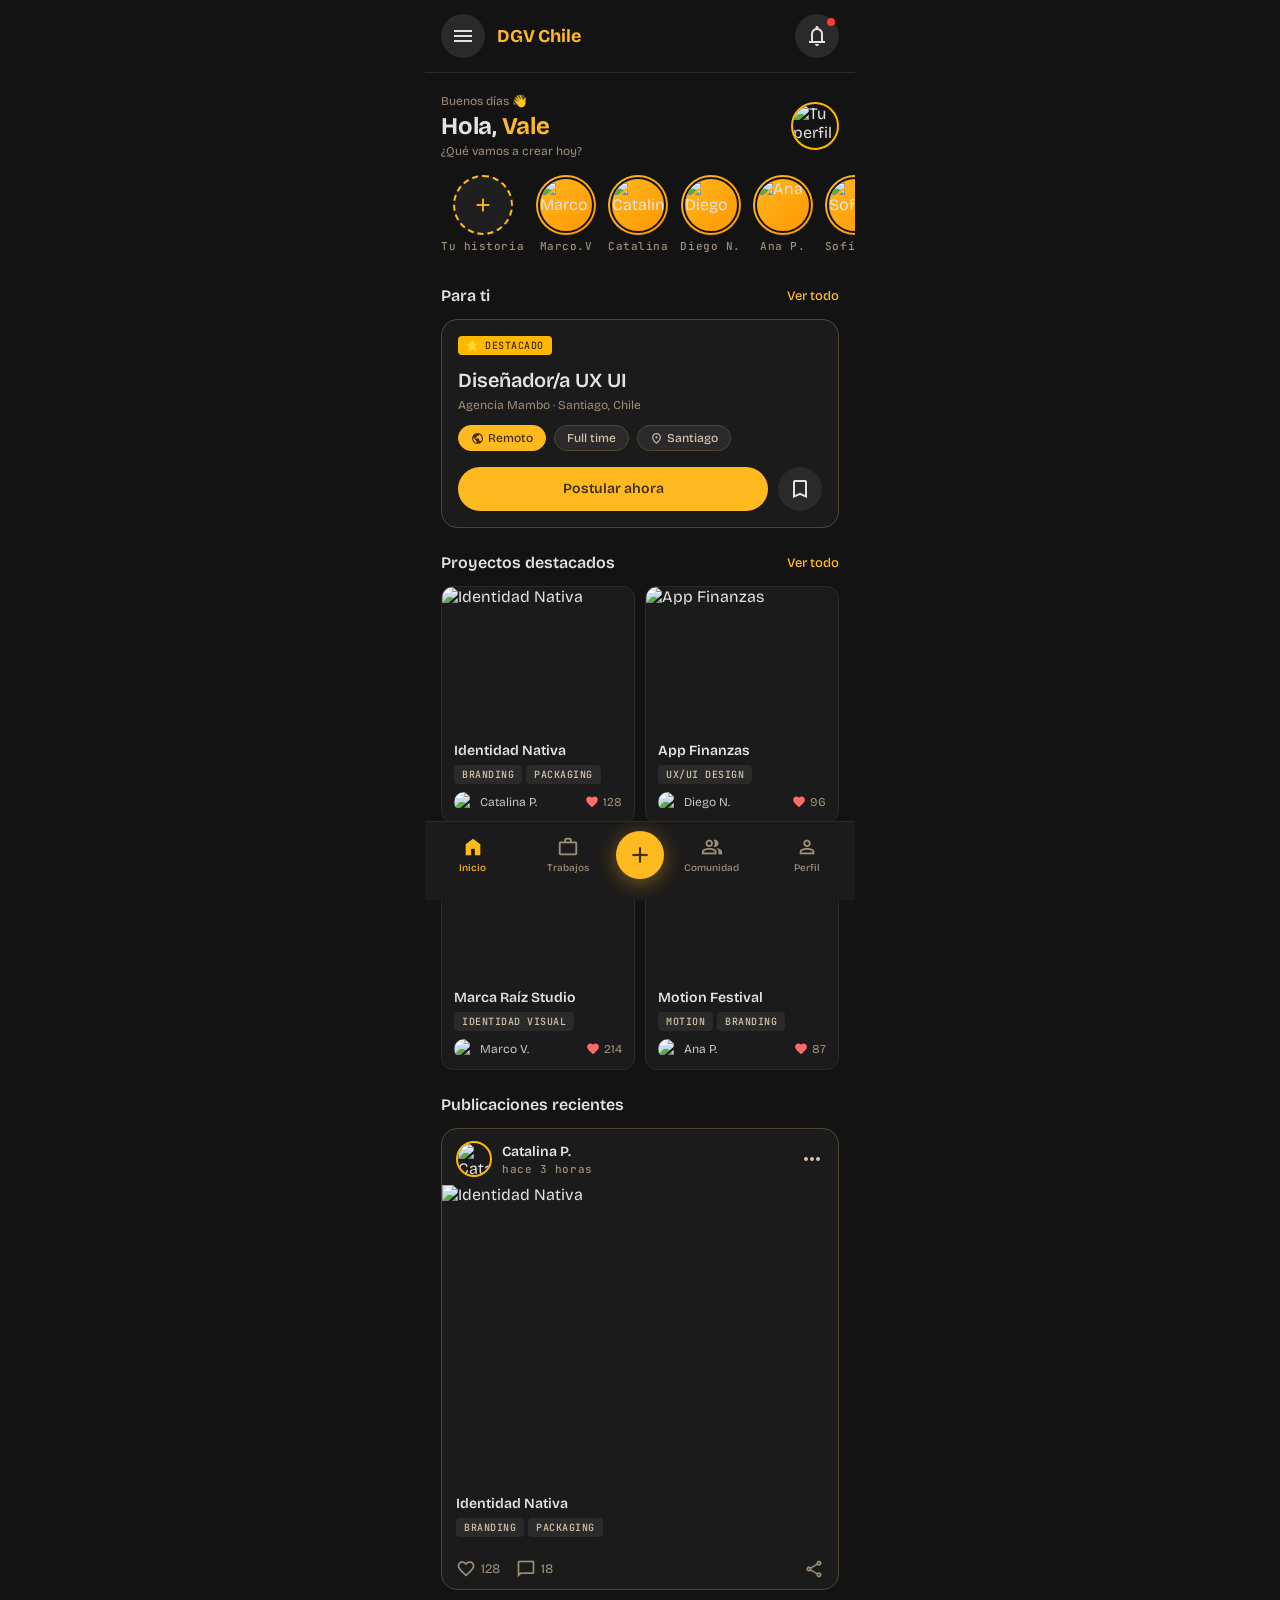
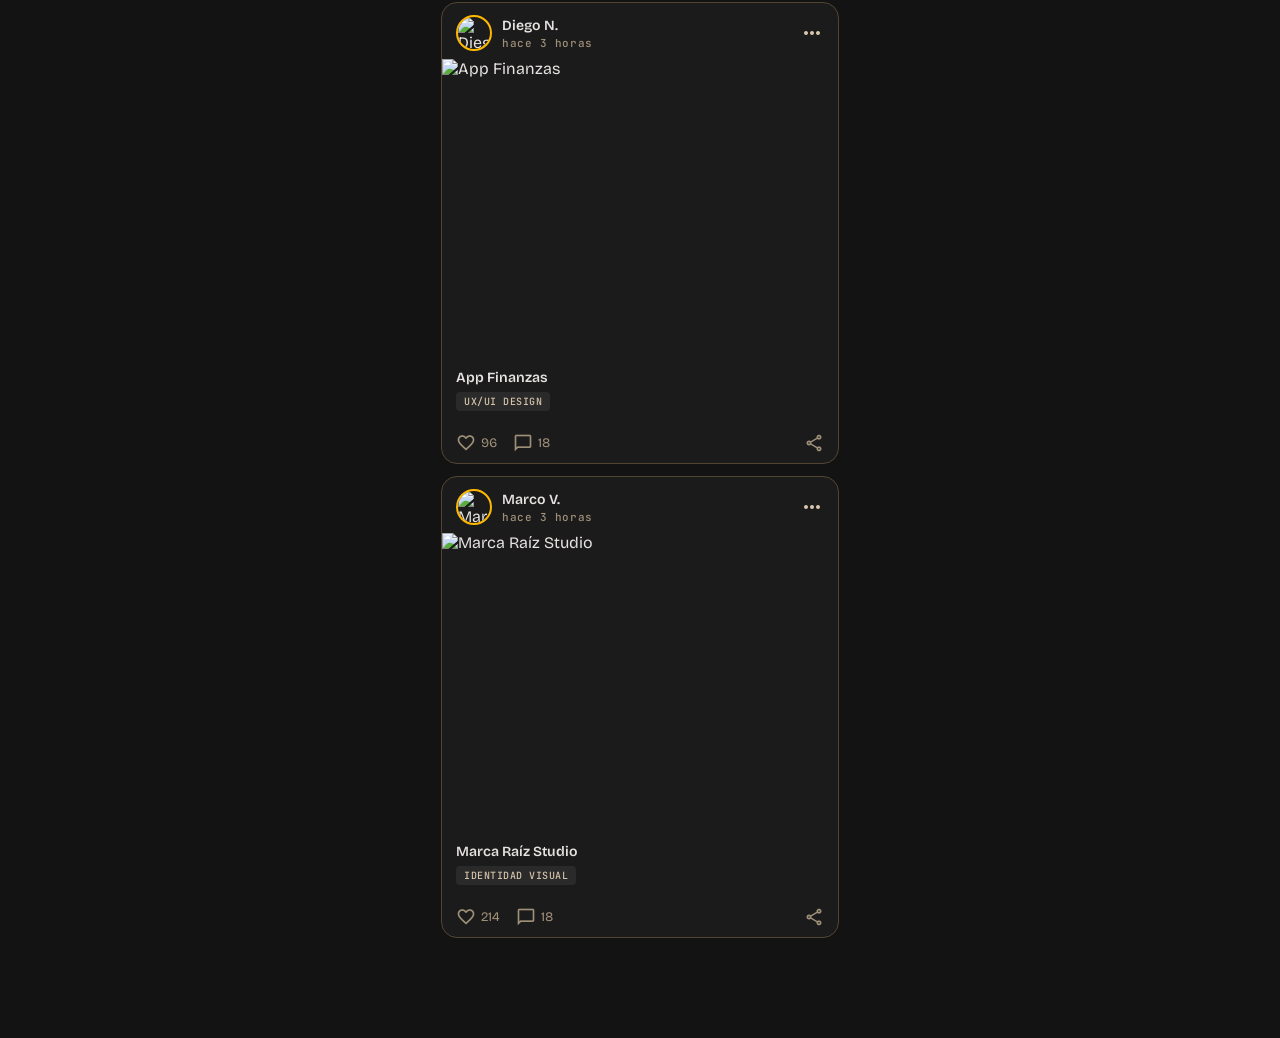
==== index.html @ 05e3053b "🚀 DGV Chile MVP — 9 pantallas mobile-first completas ✦ index.html       — Home con stories, feed y e" ====
<!DOCTYPE html>
<html lang="es" class="dark">
<head>
  <meta charset="UTF-8">
  <meta name="viewport" content="width=device-width, initial-scale=1.0, viewport-fit=cover">
  <title>DGV Chile — Inicio</title>
  <meta name="description" content="La comunidad donde el diseño conecta. Encuentra trabajo, comparte tu talento y aprende.">
  <meta name="theme-color" content="#131313">
  <link rel="manifest" href="manifest.json">
  <link rel="stylesheet" href="css/tokens.css">
  <link href="https://fonts.googleapis.com/css2?family=Material+Symbols+Outlined:opsz,wght,FILL,GRAD@20..48,100..700,0..1,-50..200" rel="stylesheet">
  <style>
    .stories-row { display:flex; gap:12px; overflow-x:auto; padding:4px 16px 8px; scrollbar-width:none; }
    .stories-row::-webkit-scrollbar { display:none; }
    .story-item { display:flex; flex-direction:column; align-items:center; gap:4px; flex-shrink:0; cursor:pointer; }
    .story-ring { width:60px; height:60px; border-radius:50%; padding:2px; background:linear-gradient(135deg,var(--color-primary),#ff9500); }
    .story-ring img { width:100%; height:100%; object-fit:cover; border-radius:50%; border:2px solid var(--color-background); }
    .story-add { width:60px; height:60px; border-radius:50%; background:var(--color-surface-container); border:2px dashed var(--color-primary); display:flex; align-items:center; justify-content:center; color:var(--color-primary); font-size:24px; }
    .section-header { display:flex; justify-content:space-between; align-items:center; padding:0 16px; margin-bottom:12px; }
    .see-all { font-size:13px; color:var(--color-primary); font-weight:500; }
    .featured-job { background:var(--color-surface-container-low); border:1px solid var(--color-outline-variant); border-radius:16px; padding:16px; margin:0 16px; }
    .projects-grid { display:grid; grid-template-columns:1fr 1fr; gap:10px; padding:0 16px; }
    .feed-post { background:var(--color-surface-container-low); border:1px solid var(--color-outline-variant); border-radius:16px; margin:0 16px 12px; overflow:hidden; }
    .feed-post-header { display:flex; align-items:center; gap:10px; padding:12px 14px 8px; }
    .feed-post-img { width:100%; aspect-ratio:4/3; object-fit:cover; }
    .feed-post-actions { display:flex; align-items:center; gap:16px; padding:10px 14px; }
    .action-btn { display:flex; align-items:center; gap:5px; color:var(--color-outline); font-size:13px; cursor:pointer; background:none; border:none; font-family:inherit; }
    .action-btn:hover { color:var(--color-on-surface); }
  </style>
</head>
<body>
  <!-- Header -->
  <header class="top-header">
    <button class="btn-icon" aria-label="Menú">
      <span class="material-symbols-outlined">menu</span>
    </button>
    <span class="top-header-title">DGV Chile</span>
    <div style="margin-left:auto;display:flex;gap:8px">
      <a href="notificaciones.html" class="btn-icon" style="position:relative" aria-label="Notificaciones">
        <span class="material-symbols-outlined">notifications</span>
        <span class="badge badge-red" style="position:absolute;top:4px;right:4px;width:8px;height:8px;padding:0;border-radius:50%"></span>
      </a>
    </div>
  </header>

  <main class="page">
    <!-- Saludo -->
    <section style="padding:20px 16px 12px">
      <div style="display:flex;align-items:center;justify-content:space-between">
        <div>
          <div class="text-body-sm text-muted">Buenos días 👋</div>
          <div class="text-headline" style="margin-top:2px">Hola, <span style="color:var(--color-primary)">Vale</span></div>
          <div class="text-body-sm text-muted" style="margin-top:2px">¿Qué vamos a crear hoy?</div>
        </div>
        <a href="perfil.html">
          <img src="https://api.dicebear.com/7.x/avataaars/svg?seed=vale&backgroundColor=b6e3f4&radius=50&size=48" 
               alt="Tu perfil" class="avatar avatar-md">
        </a>
      </div>
    </section>

    <!-- Stories -->
    <section style="margin-bottom:24px">
      <div class="stories-row">
        <div class="story-item">
          <div class="story-add">
            <span class="material-symbols-outlined" style="font-size:22px">add</span>
          </div>
          <span class="text-label text-muted">Tu historia</span>
        </div>
        <div class="story-item">
          <div class="story-ring">
            <img src="https://api.dicebear.com/7.x/avataaars/svg?seed=marco&backgroundColor=ffd5dc" alt="Marco">
          </div>
          <span class="text-label text-muted">Marco.V</span>
        </div>
        <div class="story-item">
          <div class="story-ring">
            <img src="https://api.dicebear.com/7.x/avataaars/svg?seed=catalina&backgroundColor=c0aede" alt="Catalina">
          </div>
          <span class="text-label text-muted">Catalina</span>
        </div>
        <div class="story-item">
          <div class="story-ring">
            <img src="https://api.dicebear.com/7.x/avataaars/svg?seed=diego&backgroundColor=b6e3f4" alt="Diego">
          </div>
          <span class="text-label text-muted">Diego N.</span>
        </div>
        <div class="story-item">
          <div class="story-ring">
            <img src="https://api.dicebear.com/7.x/avataaars/svg?seed=ana&backgroundColor=ffd5dc" alt="Ana">
          </div>
          <span class="text-label text-muted">Ana P.</span>
        </div>
        <div class="story-item">
          <div class="story-ring">
            <img src="https://api.dicebear.com/7.x/avataaars/svg?seed=sofia&backgroundColor=c0aede" alt="Sofía">
          </div>
          <span class="text-label text-muted">Sofía R.</span>
        </div>
      </div>
    </section>

    <!-- Para ti: empleo destacado -->
    <section style="margin-bottom:24px">
      <div class="section-header">
        <span class="text-title-md">Para ti</span>
        <a href="trabajos.html" class="see-all">Ver todo</a>
      </div>
      <div class="featured-job">
        <div style="display:flex;align-items:center;gap:8px;margin-bottom:12px">
          <span class="badge badge-gold">⭐ Destacado</span>
        </div>
        <div class="text-title-lg" style="margin-bottom:4px">Diseñador/a UX UI</div>
        <div class="text-body-sm text-muted" style="margin-bottom:12px">Agencia Mambo · Santiago, Chile</div>
        <div style="display:flex;gap:8px;flex-wrap:wrap;margin-bottom:16px">
          <span class="chip active" style="padding:5px 12px;font-size:12px">
            <span class="material-symbols-outlined" style="font-size:13px">public</span> Remoto
          </span>
          <span class="chip" style="padding:5px 12px;font-size:12px">Full time</span>
          <span class="chip" style="padding:5px 12px;font-size:12px">
            <span class="material-symbols-outlined" style="font-size:13px">location_on</span> Santiago
          </span>
        </div>
        <div style="display:flex;gap:10px">
          <a href="trabajos.html" class="btn btn-primary" style="flex:1;justify-content:center">Postular ahora</a>
          <button class="btn btn-secondary btn-icon" aria-label="Guardar" onclick="showToast('Guardado ✓')">
            <span class="material-symbols-outlined">bookmark_border</span>
          </button>
        </div>
      </div>
    </section>

    <!-- Proyectos destacados -->
    <section style="margin-bottom:24px">
      <div class="section-header">
        <span class="text-title-md">Proyectos destacados</span>
        <a href="comunidad.html" class="see-all">Ver todo</a>
      </div>
      <div class="projects-grid" id="projects-grid"></div>
    </section>

    <!-- Feed reciente -->
    <section style="margin-bottom:8px">
      <div class="section-header">
        <span class="text-title-md">Publicaciones recientes</span>
      </div>
      <div id="feed-posts"></div>
    </section>
  </main>

  <div id="bottom-nav" data-page="index"></div>
  <script src="js/app.js"></script>
  <script>
    // Renderizar proyectos
    const grid = document.getElementById('projects-grid');
    DATA.proyectos.slice(0,4).forEach(p => {
      const div = document.createElement('div');
      div.innerHTML = renderProjectCard(p);
      grid.appendChild(div.firstElementChild);
    });

    // Renderizar feed posts
    const feed = document.getElementById('feed-posts');
    DATA.proyectos.slice(0,3).forEach(p => {
      feed.innerHTML += `
      <div class="feed-post">
        <div class="feed-post-header">
          <img src="${avatarUrl(p.autor,36)}" class="avatar avatar-sm" alt="${p.autor}">
          <div style="flex:1">
            <div class="text-title-sm">${p.autor}</div>
            <div class="text-label text-muted">hace 3 horas</div>
          </div>
          <button class="btn-ghost" aria-label="Opciones"><span class="material-symbols-outlined">more_horiz</span></button>
        </div>
        <img src="${p.img}" alt="${p.titulo}" class="feed-post-img" loading="lazy">
        <div style="padding:12px 14px 4px">
          <div class="text-title-sm" style="margin-bottom:4px">${p.titulo}</div>
          <div style="display:flex;gap:4px;margin-bottom:8px">
            ${p.tags.map(t=>`<span class="badge badge-surface">${t}</span>`).join('')}
          </div>
        </div>
        <div class="feed-post-actions">
          <button class="action-btn" onclick="this.querySelector('span').classList.toggle('icon-filled');this.querySelector('span').style.color=this.querySelector('span').classList.contains('icon-filled')?'#ff6b6b':'';this.lastChild.textContent=' '+(parseInt(this.lastChild.textContent)+1)">
            <span class="material-symbols-outlined" style="font-size:20px">favorite</span> ${p.likes}
          </button>
          <button class="action-btn">
            <span class="material-symbols-outlined" style="font-size:20px">chat_bubble_outline</span> 18
          </button>
          <button class="action-btn" style="margin-left:auto" onclick="showToast('Enlace copiado','link')">
            <span class="material-symbols-outlined" style="font-size:20px">share</span>
          </button>
        </div>
      </div>`;
    });
  </script>
</body>
</html>
---- css/tokens.css ----
/* DGV Chile — Design Tokens (extraídos de los mockups originales) */
@import url('https://fonts.googleapis.com/css2?family=Bricolage+Grotesque:wght@400;500;600;700;800&family=JetBrains+Mono:wght@500&display=swap');

:root {
  /* Colores principales */
  --color-background:        #131313;
  --color-surface:           #131313;
  --color-surface-container-low:    #1c1b1b;
  --color-surface-container:       #201f1f;
  --color-surface-container-high:  #2a2a2a;
  --color-surface-container-highest: #353534;
  --color-surface-dim:       #0e0e0e;
  --color-surface-bright:    #393939;

  /* Dorado DGV */
  --color-primary:           #ffba20;
  --color-primary-container: #ffb800;
  --color-primary-fixed-dim: #ffba20;
  --color-on-primary:        #412d00;
  --color-on-primary-container: #6b4c00;

  /* Texto */
  --color-on-background:     #e5e2e1;
  --color-on-surface:        #e5e2e1;
  --color-on-surface-variant:#d5c4ab;
  --color-secondary:         #c6c6c7;
  --color-outline:           #9e8f78;
  --color-outline-variant:   #514532;

  /* Bordes */
  --border-brutalist:        1px solid #2a2a2a;

  /* Tipografía */
  --font-main: 'Bricolage Grotesque', sans-serif;
  --font-mono: 'JetBrains Mono', monospace;

  /* Radios */
  --radius-sm:   4px;
  --radius-md:   8px;
  --radius-lg:   14px;
  --radius-full: 999px;

  /* Espaciado */
  --space-xs:  4px;
  --space-sm:  8px;
  --space-md:  12px;
  --space-lg:  16px;
  --space-xl:  24px;
  --space-2xl: 32px;
  --space-3xl: 48px;
}

*, *::before, *::after { box-sizing: border-box; margin: 0; padding: 0; }

html { font-size: 16px; -webkit-text-size-adjust: 100%; }

body {
  font-family: var(--font-main);
  background: var(--color-background);
  color: var(--color-on-background);
  min-height: 100vh;
  max-width: 430px;
  margin: 0 auto;
  position: relative;
  overflow-x: hidden;
  -webkit-font-smoothing: antialiased;
}

a { color: inherit; text-decoration: none; }
button { font-family: var(--font-main); cursor: pointer; border: none; background: none; }
img { max-width: 100%; display: block; }
input, textarea { font-family: var(--font-main); }

/* ── Scrollbar ─────────────────────────────────── */
::-webkit-scrollbar { width: 4px; height: 4px; }
::-webkit-scrollbar-track { background: transparent; }
::-webkit-scrollbar-thumb { background: var(--color-outline-variant); border-radius: 4px; }

/* ── Utilidades tipográficas ───────────────────── */
.text-display   { font-size: 32px; line-height: 36px; letter-spacing: -0.02em; font-weight: 800; }
.text-headline  { font-size: 24px; line-height: 30px; letter-spacing: -0.01em; font-weight: 700; }
.text-title-lg  { font-size: 20px; line-height: 26px; font-weight: 600; }
.text-title-md  { font-size: 16px; line-height: 22px; font-weight: 600; }
.text-title-sm  { font-size: 14px; line-height: 20px; font-weight: 600; }
.text-body-lg   { font-size: 16px; line-height: 24px; font-weight: 400; }
.text-body-md   { font-size: 14px; line-height: 20px; font-weight: 400; }
.text-body-sm   { font-size: 12px; line-height: 16px; font-weight: 400; }
.text-label     { font-family: var(--font-mono); font-size: 11px; line-height: 14px; letter-spacing: 0.05em; font-weight: 500; }

.text-primary   { color: var(--color-primary); }
.text-secondary { color: var(--color-secondary); }
.text-muted     { color: var(--color-outline); }
.text-white     { color: #fff; }

/* ── Botones ───────────────────────────────────── */
.btn {
  display: inline-flex; align-items: center; justify-content: center; gap: var(--space-sm);
  padding: 10px 20px; border-radius: var(--radius-full);
  font-size: 14px; font-weight: 600; line-height: 1;
  transition: all 0.15s ease; cursor: pointer;
  white-space: nowrap; border: none;
}
.btn-primary   { background: var(--color-primary); color: var(--color-on-primary); }
.btn-primary:hover { background: #ffc93a; }
.btn-secondary { background: var(--color-surface-container-high); color: var(--color-on-surface); }
.btn-secondary:hover { background: var(--color-surface-bright); }
.btn-outline   { background: transparent; color: var(--color-primary); border: 1.5px solid var(--color-primary); }
.btn-ghost     { background: transparent; color: var(--color-on-surface-variant); }
.btn-sm        { padding: 7px 14px; font-size: 12px; }
.btn-icon      { padding: 10px; border-radius: var(--radius-full); background: var(--color-surface-container-high); color: var(--color-on-surface); }

/* ── Tarjetas ──────────────────────────────────── */
.card {
  background: var(--color-surface-container-low);
  border: var(--border-brutalist);
  border-radius: var(--radius-lg);
  overflow: hidden;
}

/* ── Chips / filtros ───────────────────────────── */
.chip {
  display: inline-flex; align-items: center; gap: 4px;
  padding: 6px 14px; border-radius: var(--radius-full);
  font-size: 13px; font-weight: 500;
  background: var(--color-surface-container-high);
  color: var(--color-on-surface-variant);
  border: 1px solid var(--color-outline-variant);
  cursor: pointer; transition: all 0.15s ease; white-space: nowrap;
}
.chip.active   { background: var(--color-primary); color: var(--color-on-primary); border-color: var(--color-primary); }
.chip:hover:not(.active) { border-color: var(--color-outline); }

/* ── Badge ─────────────────────────────────────── */
.badge {
  display: inline-flex; align-items: center;
  padding: 3px 8px; border-radius: var(--radius-sm);
  font-family: var(--font-mono); font-size: 10px; font-weight: 500;
  letter-spacing: 0.05em; text-transform: uppercase;
}
.badge-gold    { background: var(--color-primary-container); color: var(--color-on-primary); }
.badge-surface { background: var(--color-surface-container-high); color: var(--color-on-surface-variant); }
.badge-red     { background: #ff3b30; color: #fff; }
.badge-green   { background: #30d158; color: #000; }

/* ── Inputs ────────────────────────────────────── */
.input-field {
  width: 100%; padding: 12px 16px;
  background: var(--color-surface-container);
  border: 1px solid var(--color-outline-variant);
  border-radius: var(--radius-lg);
  color: var(--color-on-surface);
  font-size: 14px; outline: none;
  transition: border-color 0.15s ease;
}
.input-field::placeholder { color: var(--color-outline); }
.input-field:focus { border-color: var(--color-primary); }

.search-bar {
  width: 100%; padding: 11px 16px 11px 42px;
  background: var(--color-surface-container);
  border: 1px solid var(--color-outline-variant);
  border-radius: var(--radius-full);
  color: var(--color-on-surface); font-size: 14px; outline: none;
}
.search-bar::placeholder { color: var(--color-outline); }
.search-bar:focus { border-color: var(--color-primary); }
.search-wrapper { position: relative; }
.search-wrapper .search-icon {
  position: absolute; left: 14px; top: 50%; transform: translateY(-50%);
  color: var(--color-outline); font-size: 18px; pointer-events: none;
}

/* ── Bottom Nav ────────────────────────────────── */
.bottom-nav {
  position: fixed; bottom: 0; left: 50%; transform: translateX(-50%);
  width: 100%; max-width: 430px;
  background: var(--color-surface-container-low);
  border-top: var(--border-brutalist);
  display: flex; align-items: center; justify-content: space-around;
  padding: 8px 0 20px; z-index: 100;
}
.nav-item {
  display: flex; flex-direction: column; align-items: center; gap: 4px;
  flex: 1; padding: 6px 0;
  color: var(--color-outline); font-size: 10px; font-weight: 500;
  cursor: pointer; transition: color 0.15s; text-decoration: none;
}
.nav-item .nav-icon { font-size: 22px; }
.nav-item.active { color: var(--color-primary); }
.nav-fab {
  width: 48px; height: 48px; border-radius: var(--radius-full);
  background: var(--color-primary); color: var(--color-on-primary);
  display: flex; align-items: center; justify-content: center;
  font-size: 24px; flex-shrink: 0; box-shadow: 0 4px 20px rgba(255, 186, 32, 0.4);
  transition: transform 0.15s ease, box-shadow 0.15s ease;
}
.nav-fab:hover { transform: scale(1.07); box-shadow: 0 6px 28px rgba(255,186,32,.55); }

/* ── Top Header ────────────────────────────────── */
.top-header {
  position: sticky; top: 0; z-index: 50;
  background: var(--color-background);
  padding: 14px 16px;
  display: flex; align-items: center; gap: var(--space-md);
  border-bottom: var(--border-brutalist);
}
.top-header-title { font-size: 18px; font-weight: 700; color: var(--color-primary); letter-spacing: -0.01em; }

/* ── Avatar ────────────────────────────────────── */
.avatar {
  border-radius: var(--radius-full); object-fit: cover;
  border: 2px solid var(--color-primary-container);
}
.avatar-sm  { width: 36px; height: 36px; }
.avatar-md  { width: 48px; height: 48px; }
.avatar-lg  { width: 80px; height: 80px; }
.avatar-xl  { width: 96px; height: 96px; }

/* ── Divisor ───────────────────────────────────── */
.divider { border: none; border-top: var(--border-brutalist); margin: 0; }

/* ── Page container ────────────────────────────── */
.page { padding-bottom: 88px; }

/* ── Skeleton loader ───────────────────────────── */
.skeleton {
  background: linear-gradient(90deg, var(--color-surface-container) 25%, var(--color-surface-container-high) 50%, var(--color-surface-container) 75%);
  background-size: 200% 100%;
  animation: shimmer 1.5s infinite; border-radius: var(--radius-md);
}
@keyframes shimmer { 0% { background-position: -200% 0; } 100% { background-position: 200% 0; } }

/* ── Transiciones de página ────────────────────── */
.page-enter { animation: fadeSlideUp 0.25s ease forwards; }
@keyframes fadeSlideUp {
  from { opacity: 0; transform: translateY(12px); }
  to   { opacity: 1; transform: translateY(0); }
}

/* ── Iconos Material Symbols ───────────────────── */
.material-symbols-outlined {
  font-variation-settings: 'FILL' 0, 'wght' 400, 'GRAD' 0, 'opsz' 24;
  display: inline-block; vertical-align: middle; line-height: 1;
}
.icon-filled { font-variation-settings: 'FILL' 1, 'wght' 400, 'GRAD' 0, 'opsz' 24; }
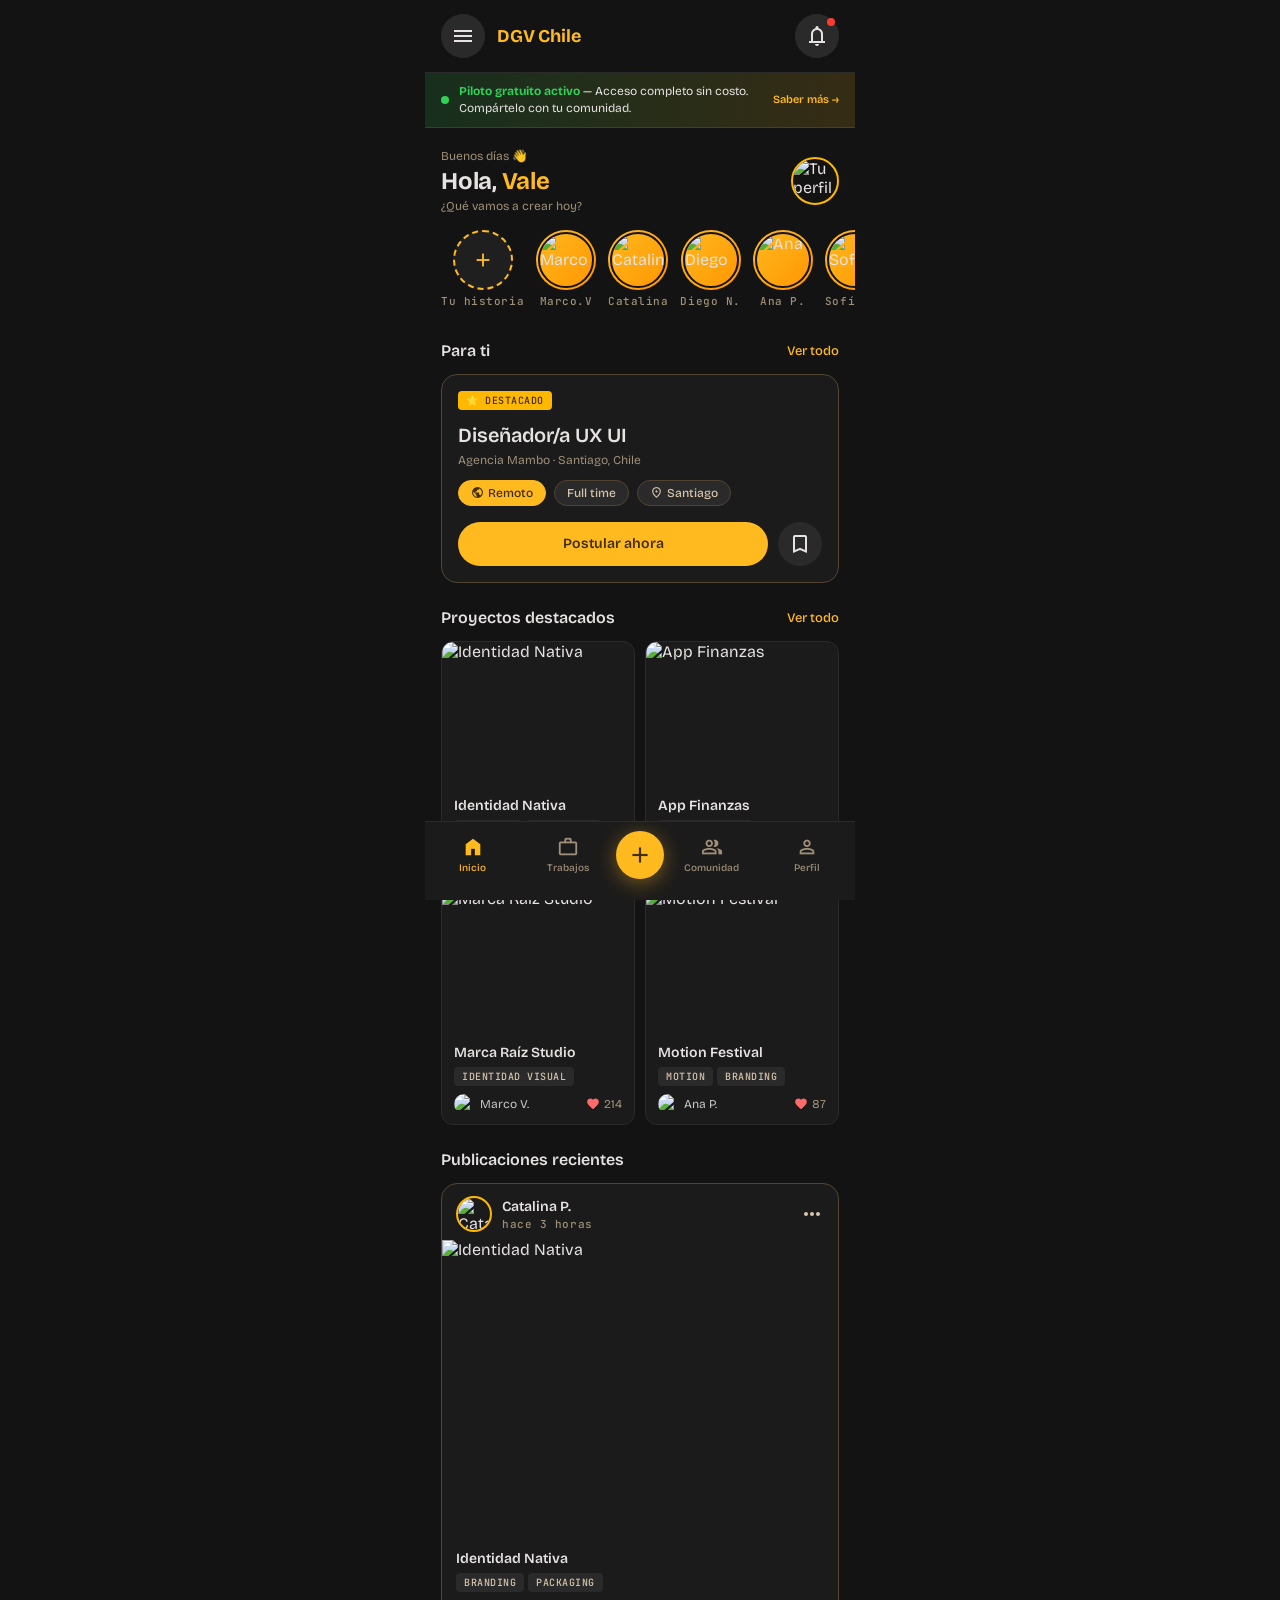
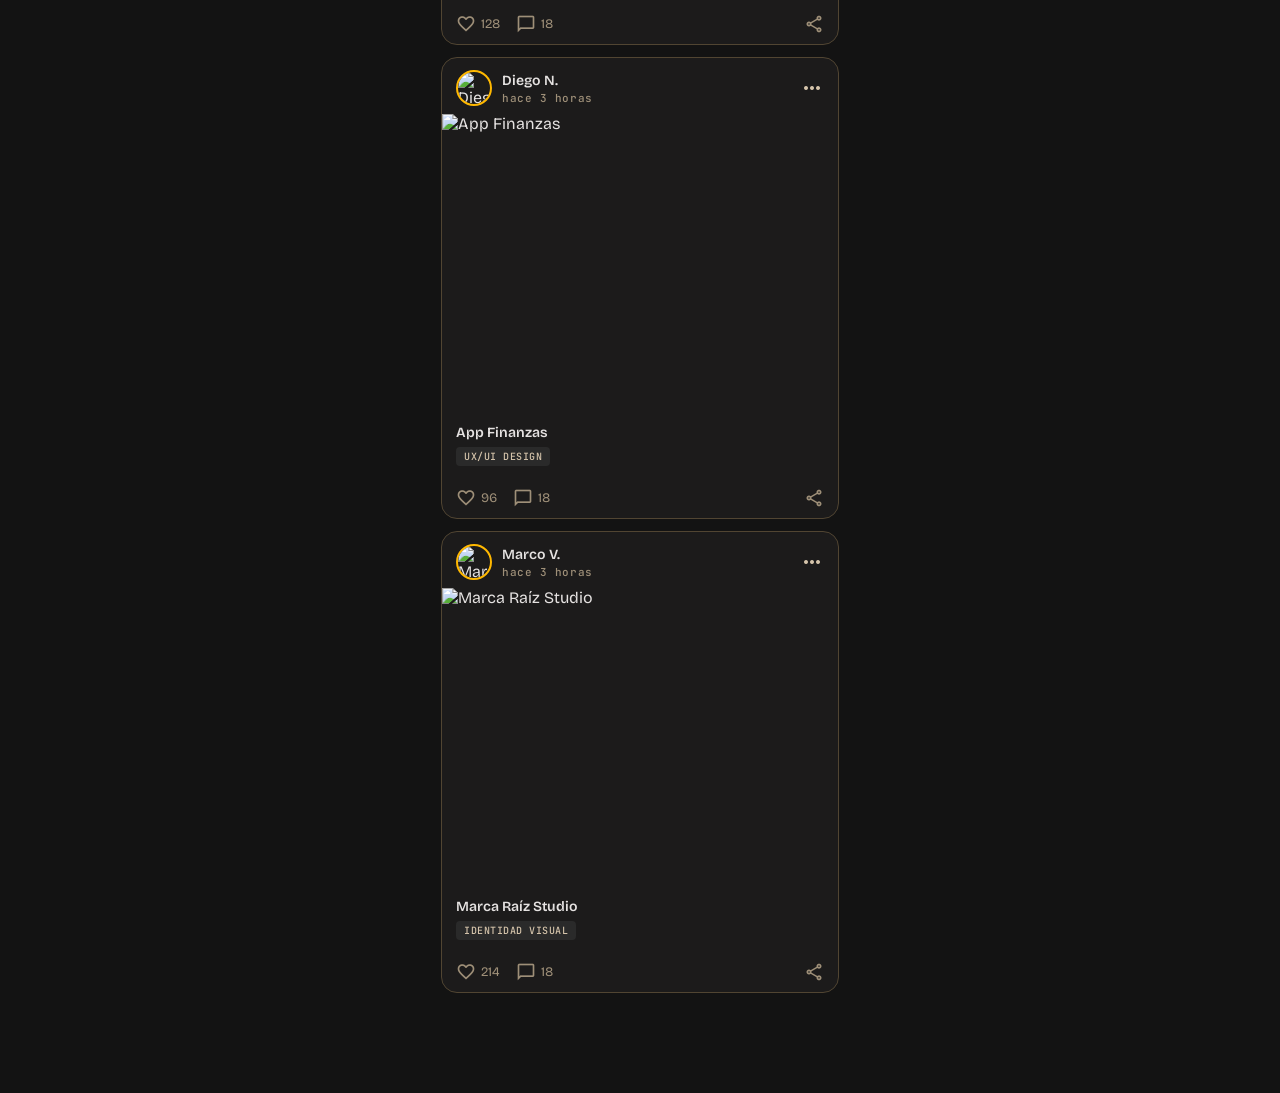
==== commit 37ff9223: "🟢 Modo piloto gratuito activado - planes.html: precio cambiado a Gratis · botón Flow desactivado - i" ====
--- a/index.html
+++ b/index.html
@@ -43,6 +43,13 @@
     </div>
   </header>
 
+  <!-- Banner Piloto -->
+  <div style="background:linear-gradient(90deg,rgba(48,209,88,.15),rgba(255,186,32,.15));border-bottom:1px solid rgba(48,209,88,.2);padding:10px 16px;display:flex;align-items:center;gap:10px;position:sticky;top:65px;z-index:40">
+    <span style="width:8px;height:8px;border-radius:50%;background:#30d158;flex-shrink:0;animation:pulse 1.5s infinite"></span>
+    <span style="font-size:12px;color:#e5e2e1;line-height:1.4;flex:1"><strong style="color:#30d158">Piloto gratuito activo</strong> — Acceso completo sin costo. Compártelo con tu comunidad.</span>
+    <a href="planes.html" style="font-size:11px;color:var(--color-primary);font-weight:600;white-space:nowrap">Saber más →</a>
+  </div>
+  <style>@keyframes pulse{0%,100%{opacity:1}50%{opacity:.4}}</style>
   <main class="page">
     <!-- Saludo -->
     <section style="padding:20px 16px 12px">
@@ -150,14 +157,43 @@
   </main>
 
   <div id="bottom-nav" data-page="index"></div>
+  <script src="js/supabase.js"></script>
   <script src="js/app.js"></script>
   <script>
-    // Renderizar proyectos
+    // Renderizar proyectos desde Supabase (con fallback a mock)
     const grid = document.getElementById('projects-grid');
-    DATA.proyectos.slice(0,4).forEach(p => {
-      const div = document.createElement('div');
-      div.innerHTML = renderProjectCard(p);
-      grid.appendChild(div.firstElementChild);
+    grid.innerHTML = skeletonCards(4,'150px');
+    API.getPortafolio(4).then(proyectos => {
+      grid.innerHTML = '';
+      proyectos.forEach(p => {
+        const autor = p.perfiles?.usuarios?.nombre || 'Diseñador';
+        const div = document.createElement('a');
+        div.href = `proyecto.html?id=${p.id}`;
+        div.className = 'card';
+        div.style.cssText = 'display:block;border-radius:12px;overflow:hidden;text-decoration:none';
+        div.innerHTML = `
+          <div style="aspect-ratio:4/3;overflow:hidden">
+            <img src="${p.imagen_url}" alt="${p.titulo}" style="width:100%;height:100%;object-fit:cover" loading="lazy">
+          </div>
+          <div style="padding:10px 12px">
+            <div class="text-title-sm" style="margin-bottom:4px">${p.titulo}</div>
+            <div style="display:flex;gap:4px;flex-wrap:wrap;margin-bottom:8px">
+              ${(p.tags||[]).slice(0,2).map(t=>`<span class="badge badge-surface" style="font-size:10px">${t}</span>`).join('')}
+            </div>
+            <div style="display:flex;align-items:center;justify-content:space-between">
+              <span class="text-body-sm text-muted">${autor}</span>
+              <span style="font-size:12px;color:var(--color-outline)">❤ ${p.likes_count||0}</span>
+            </div>
+          </div>`;
+        grid.appendChild(div);
+      });
+    }).catch(() => {
+      grid.innerHTML = '';
+      DATA.proyectos.slice(0,4).forEach(p => {
+        const div = document.createElement('div');
+        div.innerHTML = renderProjectCard(p);
+        grid.appendChild(div.firstElementChild);
+      });
     });
 
     // Renderizar feed posts
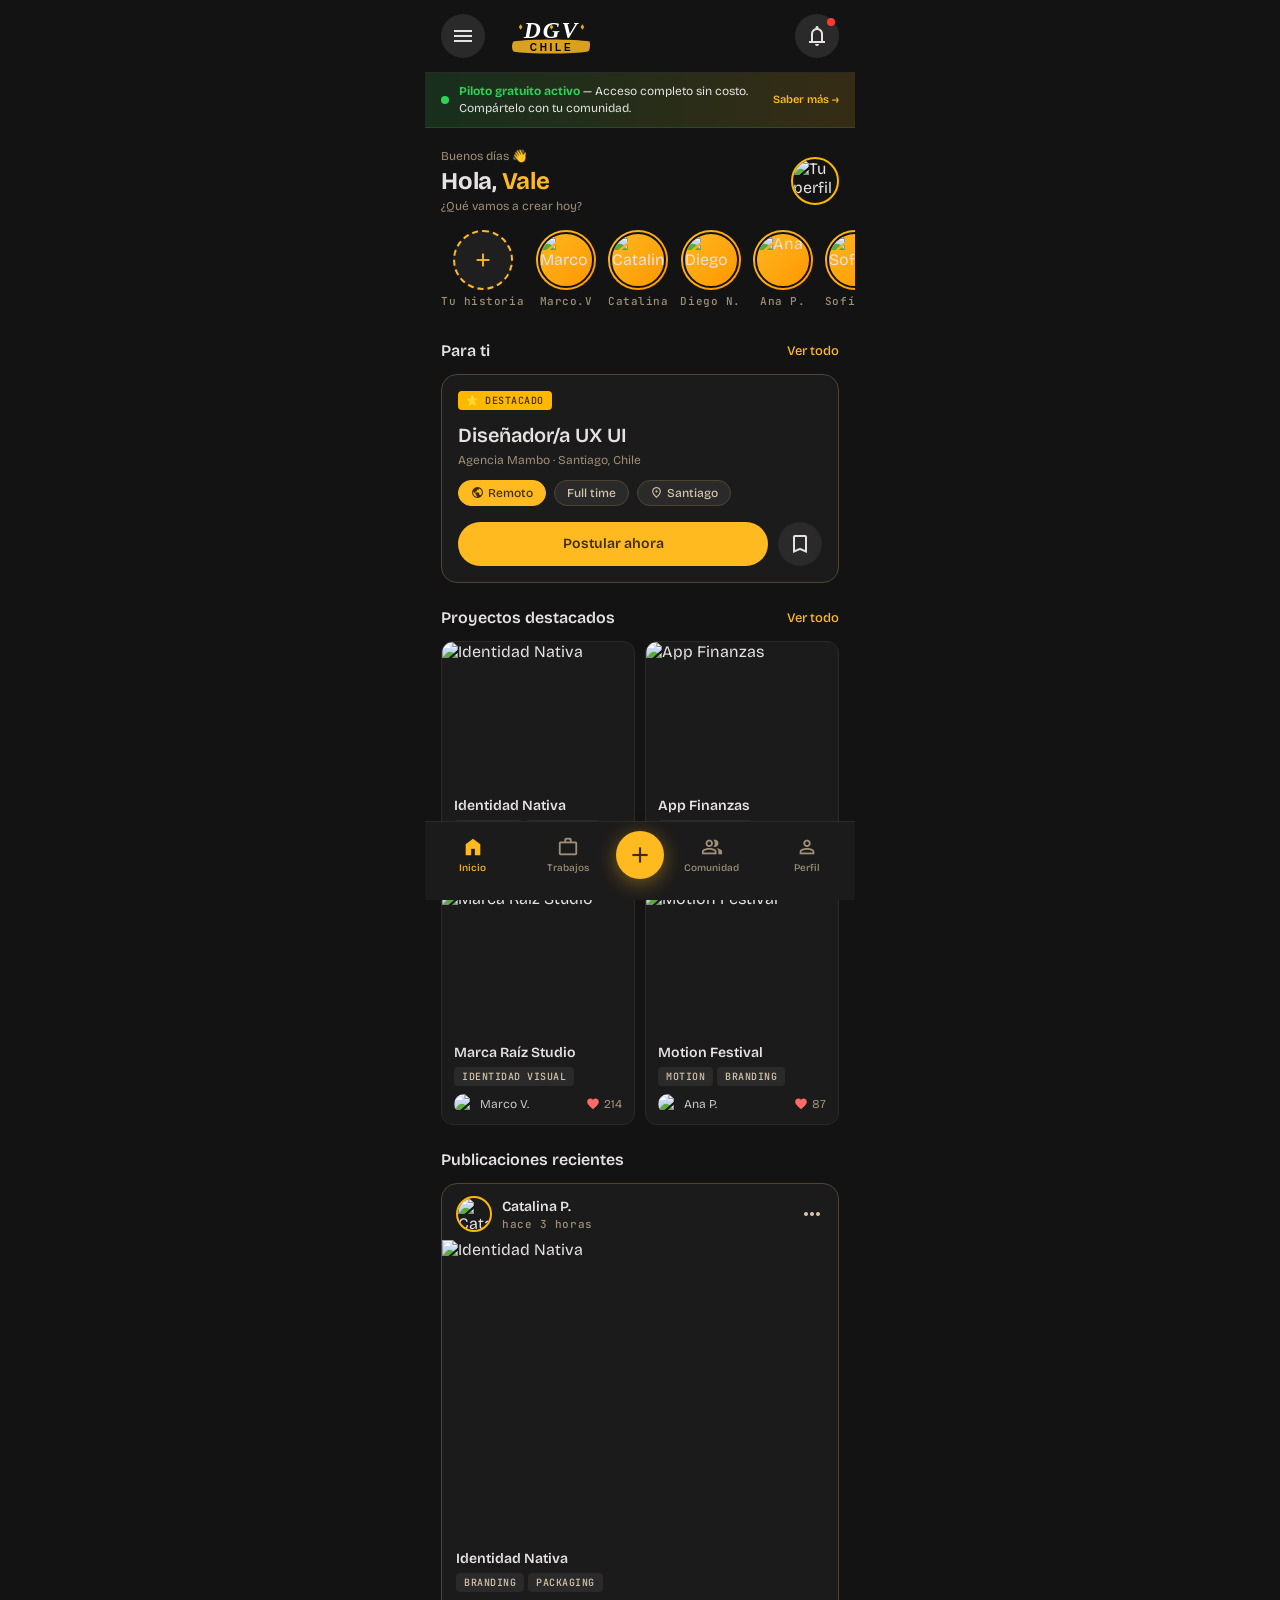
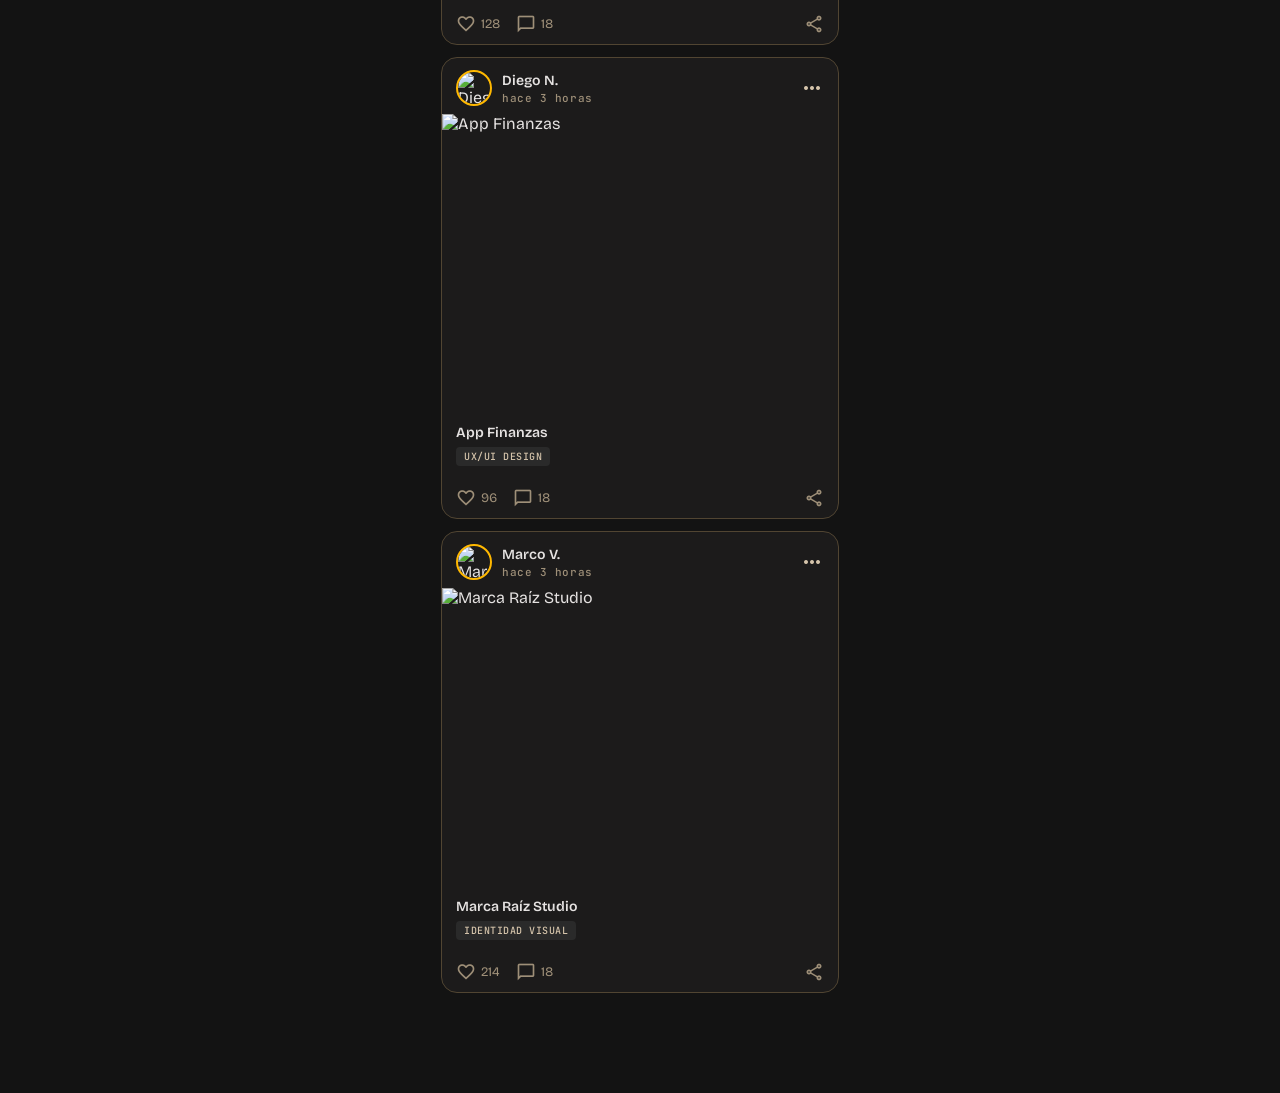
==== commit 0b941674: "🎨 Logo oficial DGV Chile + Splash Screen Logo: - assets/logo-dgv-dark.svg: logo completo (SVG con ef" ====
--- a/index.html
+++ b/index.html
@@ -34,7 +34,7 @@
     <button class="btn-icon" aria-label="Menú">
       <span class="material-symbols-outlined">menu</span>
     </button>
-    <span class="top-header-title">DGV Chile</span>
+    <img src="assets/logo-dgv-compact.svg" alt="DGV Chile" style="height:40px;width:auto">
     <div style="margin-left:auto;display:flex;gap:8px">
       <a href="notificaciones.html" class="btn-icon" style="position:relative" aria-label="Notificaciones">
         <span class="material-symbols-outlined">notifications</span>
--- a/css/tokens.css
+++ b/css/tokens.css
@@ -1,5 +1,57 @@
 /* DGV Chile — Design Tokens (extraídos de los mockups originales) */
-@import url('https://fonts.googleapis.com/css2?family=Bricolage+Grotesque:wght@400;500;600;700;800&family=JetBrains+Mono:wght@500&display=swap');
+@import url('https://fonts.googleapis.com/css2?family=Bricolage+Grotesque:opsz,wght@12..60,400;12..60,500;12..60,600;12..60,700;12..60,800;12..60,900&family=Permanent+Marker&family=JetBrains+Mono:wght@500&display=swap');
+
+/* ── Logo DGV ──────────────────────────────────────────────── */
+.dgv-logo-text {
+  font-family: 'Permanent Marker', 'Bricolage Grotesque', cursive;
+  font-weight: 900;
+  letter-spacing: 4px;
+  color: #ffffff;
+  font-size: 28px;
+  line-height: 1;
+  display: inline-block;
+}
+.dgv-logo-chile {
+  font-family: 'Bricolage Grotesque', sans-serif;
+  font-weight: 900;
+  font-size: 10px;
+  letter-spacing: 5px;
+  color: #000;
+  background: #E5A922;
+  padding: 2px 8px 3px;
+  border-radius: 2px;
+  display: inline-block;
+  position: relative;
+  clip-path: polygon(2% 0%, 98% 2%, 100% 85%, 98% 100%, 1% 98%, 0% 15%);
+}
+.dgv-logo-wrap {
+  display: flex;
+  flex-direction: column;
+  align-items: flex-start;
+  line-height: 1;
+  gap: 1px;
+}
+.dgv-logo-wrap-center {
+  align-items: center;
+}
+.dgv-logo-sub {
+  font-size: 8px;
+  letter-spacing: 3px;
+  color: var(--color-outline);
+  text-transform: uppercase;
+  font-family: var(--font-main);
+  font-weight: 500;
+  margin-top: 2px;
+}
+/* Diamantes decorativos */
+.dgv-diamonds::before {
+  content: '◆ ◆ ◆';
+  font-size: 6px;
+  color: #E5A922;
+  letter-spacing: 4px;
+  display: block;
+  margin-bottom: 2px;
+}
 
 :root {
   /* Colores principales */
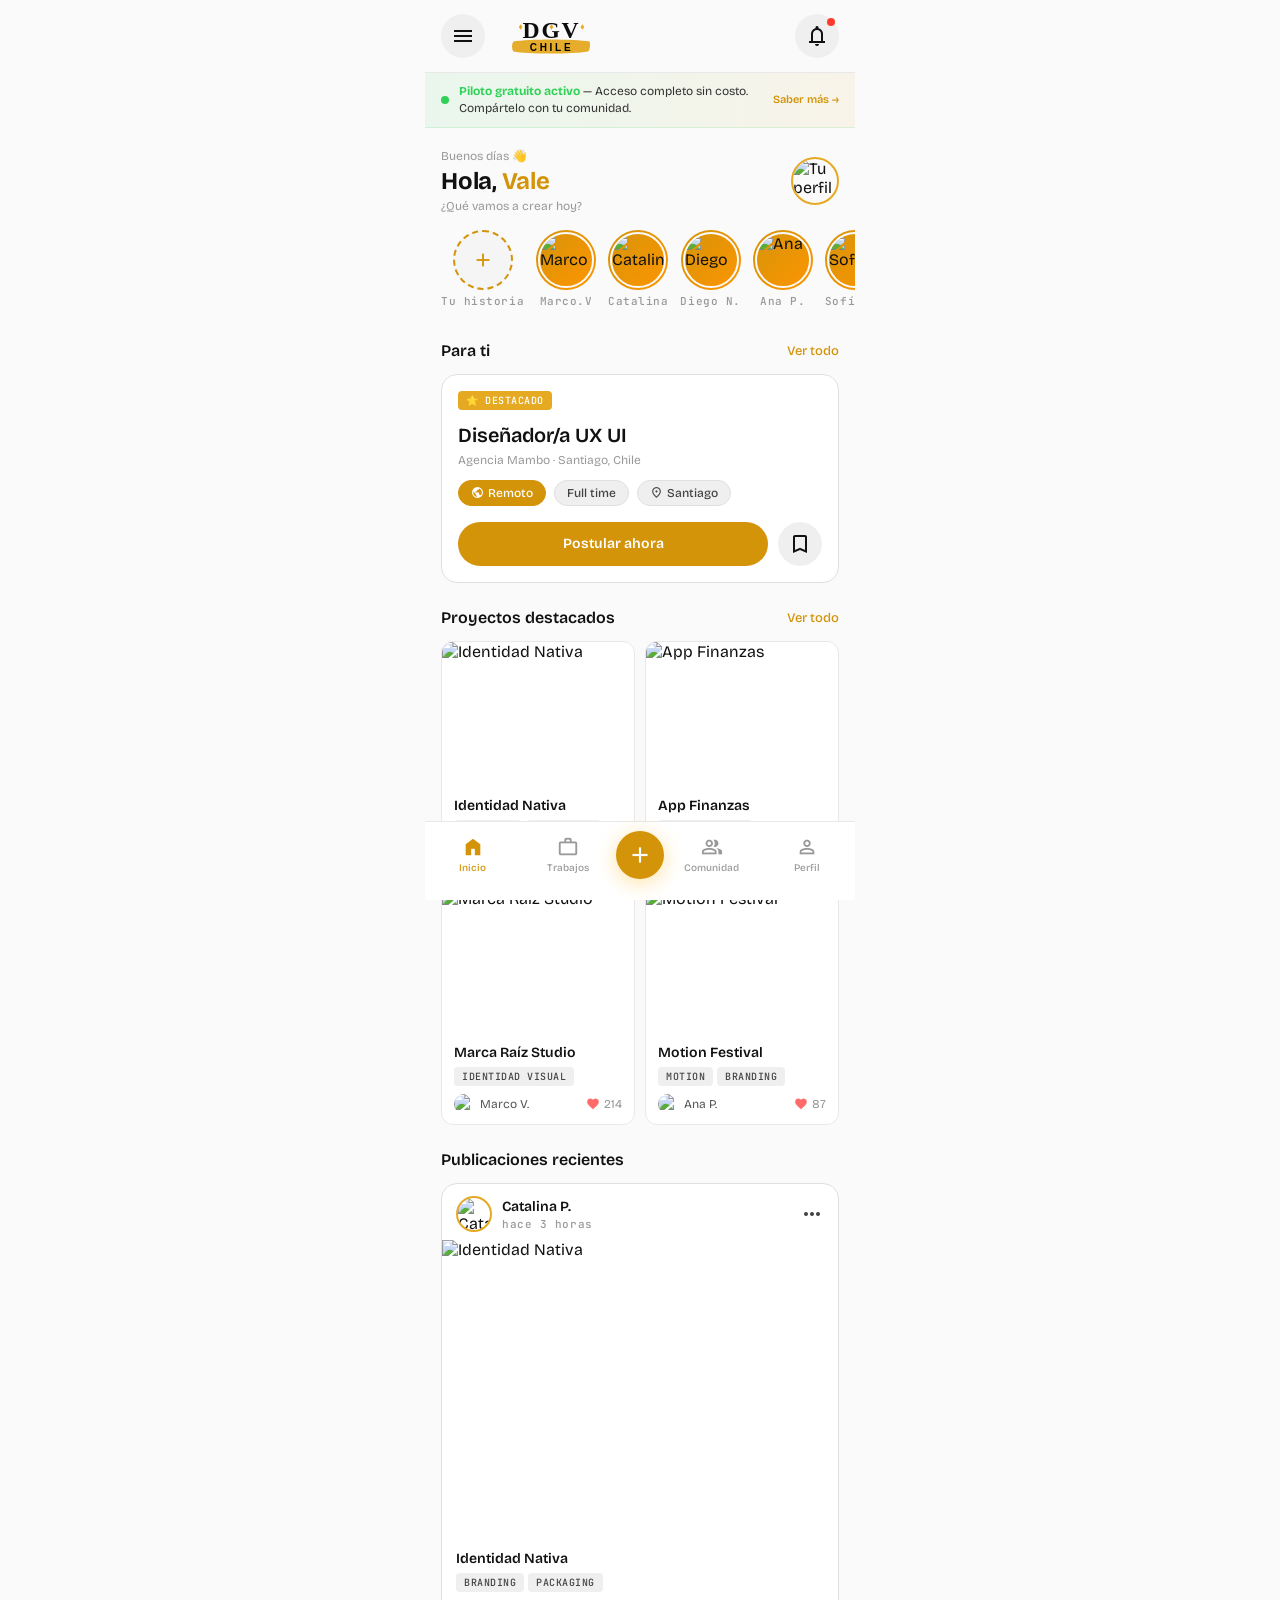
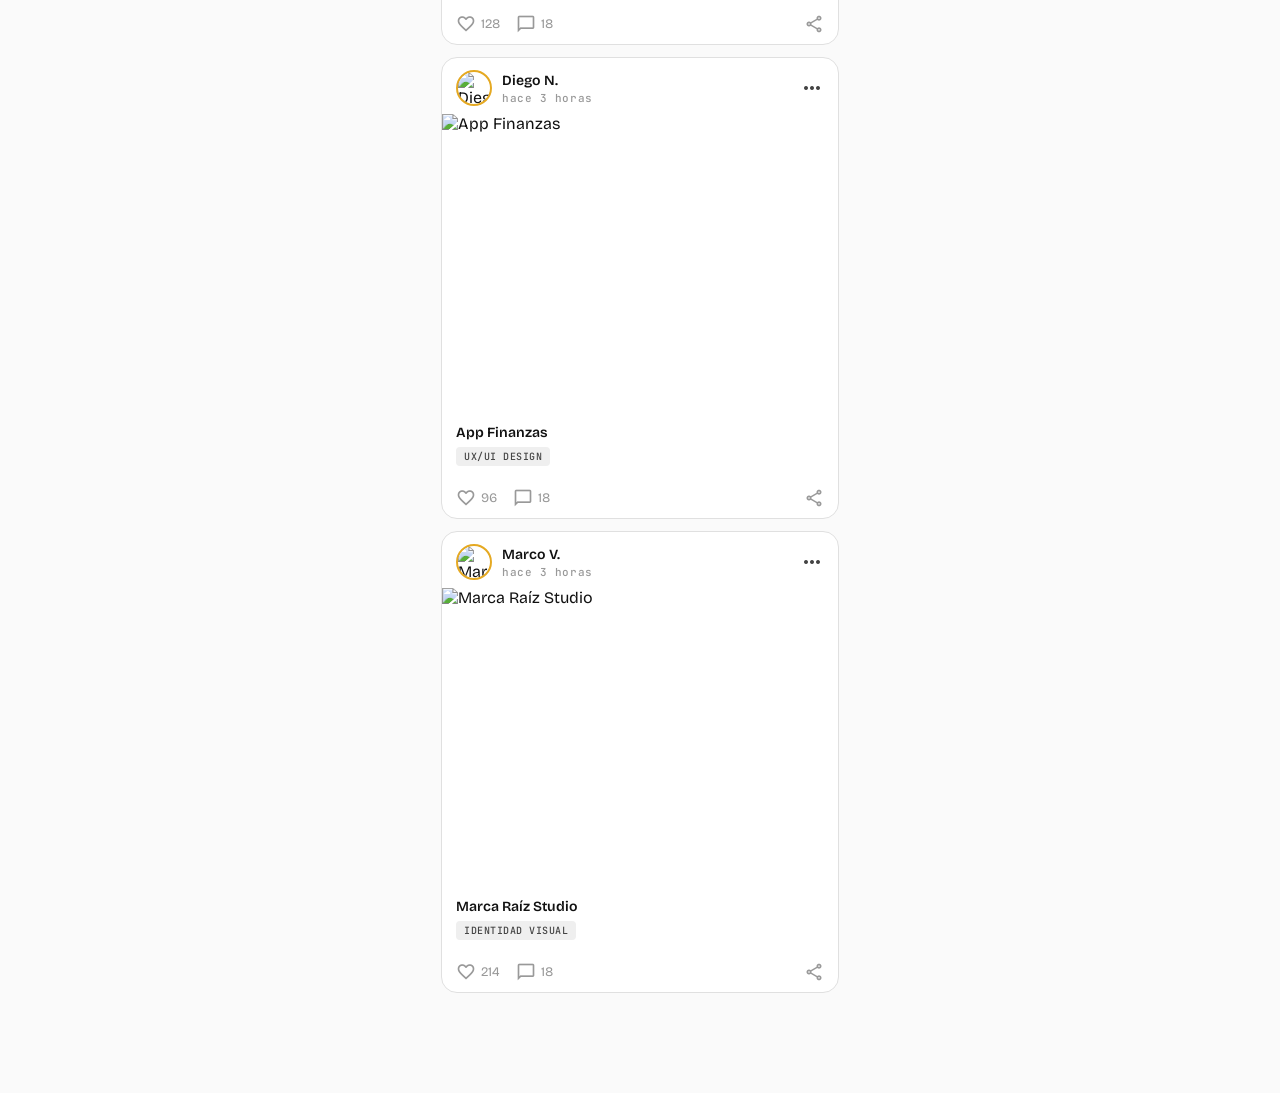
==== commit 8a98555b: "☀️ Modo claro — diseño limpio y luminoso Tokens CSS: - Fondo: #FAFAFA (blanco cálido) - Superficies:" ====
--- a/index.html
+++ b/index.html
@@ -1,11 +1,11 @@
 <!DOCTYPE html>
-<html lang="es" class="dark">
+<html lang="es">
 <head>
   <meta charset="UTF-8">
   <meta name="viewport" content="width=device-width, initial-scale=1.0, viewport-fit=cover">
   <title>DGV Chile — Inicio</title>
   <meta name="description" content="La comunidad donde el diseño conecta. Encuentra trabajo, comparte tu talento y aprende.">
-  <meta name="theme-color" content="#131313">
+  <meta name="theme-color" content="#FAFAFA">
   <link rel="manifest" href="manifest.json">
   <link rel="stylesheet" href="css/tokens.css">
   <link href="https://fonts.googleapis.com/css2?family=Material+Symbols+Outlined:opsz,wght,FILL,GRAD@20..48,100..700,0..1,-50..200" rel="stylesheet">
@@ -44,9 +44,9 @@
   </header>
 
   <!-- Banner Piloto -->
-  <div style="background:linear-gradient(90deg,rgba(48,209,88,.15),rgba(255,186,32,.15));border-bottom:1px solid rgba(48,209,88,.2);padding:10px 16px;display:flex;align-items:center;gap:10px;position:sticky;top:65px;z-index:40">
+  <div style="background:linear-gradient(90deg,rgba(48,209,88,.08),rgba(229,169,34,.08));border-bottom:1px solid rgba(48,209,88,.15);padding:10px 16px;display:flex;align-items:center;gap:10px;position:sticky;top:65px;z-index:40">
     <span style="width:8px;height:8px;border-radius:50%;background:#30d158;flex-shrink:0;animation:pulse 1.5s infinite"></span>
-    <span style="font-size:12px;color:#e5e2e1;line-height:1.4;flex:1"><strong style="color:#30d158">Piloto gratuito activo</strong> — Acceso completo sin costo. Compártelo con tu comunidad.</span>
+    <span style="font-size:12px;color:#333;line-height:1.4;flex:1"><strong style="color:#30d158">Piloto gratuito activo</strong> — Acceso completo sin costo. Compártelo con tu comunidad.</span>
     <a href="planes.html" style="font-size:11px;color:var(--color-primary);font-weight:600;white-space:nowrap">Saber más →</a>
   </div>
   <style>@keyframes pulse{0%,100%{opacity:1}50%{opacity:.4}}</style>
--- a/css/tokens.css
+++ b/css/tokens.css
@@ -6,7 +6,7 @@
   font-family: 'Permanent Marker', 'Bricolage Grotesque', cursive;
   font-weight: 900;
   letter-spacing: 4px;
-  color: #ffffff;
+  color: #111111;
   font-size: 28px;
   line-height: 1;
   display: inline-block;
@@ -54,33 +54,33 @@
 }
 
 :root {
-  /* Colores principales */
-  --color-background:        #131313;
-  --color-surface:           #131313;
-  --color-surface-container-low:    #1c1b1b;
-  --color-surface-container:       #201f1f;
-  --color-surface-container-high:  #2a2a2a;
-  --color-surface-container-highest: #353534;
-  --color-surface-dim:       #0e0e0e;
-  --color-surface-bright:    #393939;
-
-  /* Dorado DGV */
-  --color-primary:           #ffba20;
-  --color-primary-container: #ffb800;
-  --color-primary-fixed-dim: #ffba20;
-  --color-on-primary:        #412d00;
-  --color-on-primary-container: #6b4c00;
+  /* Colores principales — Modo Claro */
+  --color-background:              #FAFAFA;
+  --color-surface:                 #FFFFFF;
+  --color-surface-container-low:   #FFFFFF;
+  --color-surface-container:       #F5F5F5;
+  --color-surface-container-high:  #EFEFEF;
+  --color-surface-container-highest:#E8E8E8;
+  --color-surface-dim:             #F0F0F0;
+  --color-surface-bright:          #FFFFFF;
+
+  /* Dorado DGV — se mantiene como acento */
+  --color-primary:               #D4940A;
+  --color-primary-container:     #E5A922;
+  --color-primary-fixed-dim:     #F1B81A;
+  --color-on-primary:            #FFFFFF;
+  --color-on-primary-container:  #FFFFFF;
 
   /* Texto */
-  --color-on-background:     #e5e2e1;
-  --color-on-surface:        #e5e2e1;
-  --color-on-surface-variant:#d5c4ab;
-  --color-secondary:         #c6c6c7;
-  --color-outline:           #9e8f78;
-  --color-outline-variant:   #514532;
+  --color-on-background:         #111111;
+  --color-on-surface:            #111111;
+  --color-on-surface-variant:    #444444;
+  --color-secondary:             #555555;
+  --color-outline:               #999999;
+  --color-outline-variant:       #E0E0E0;
 
   /* Bordes */
-  --border-brutalist:        1px solid #2a2a2a;
+  --border-brutalist:            1px solid #E8E8E8;
 
   /* Tipografía */
   --font-main: 'Bricolage Grotesque', sans-serif;
